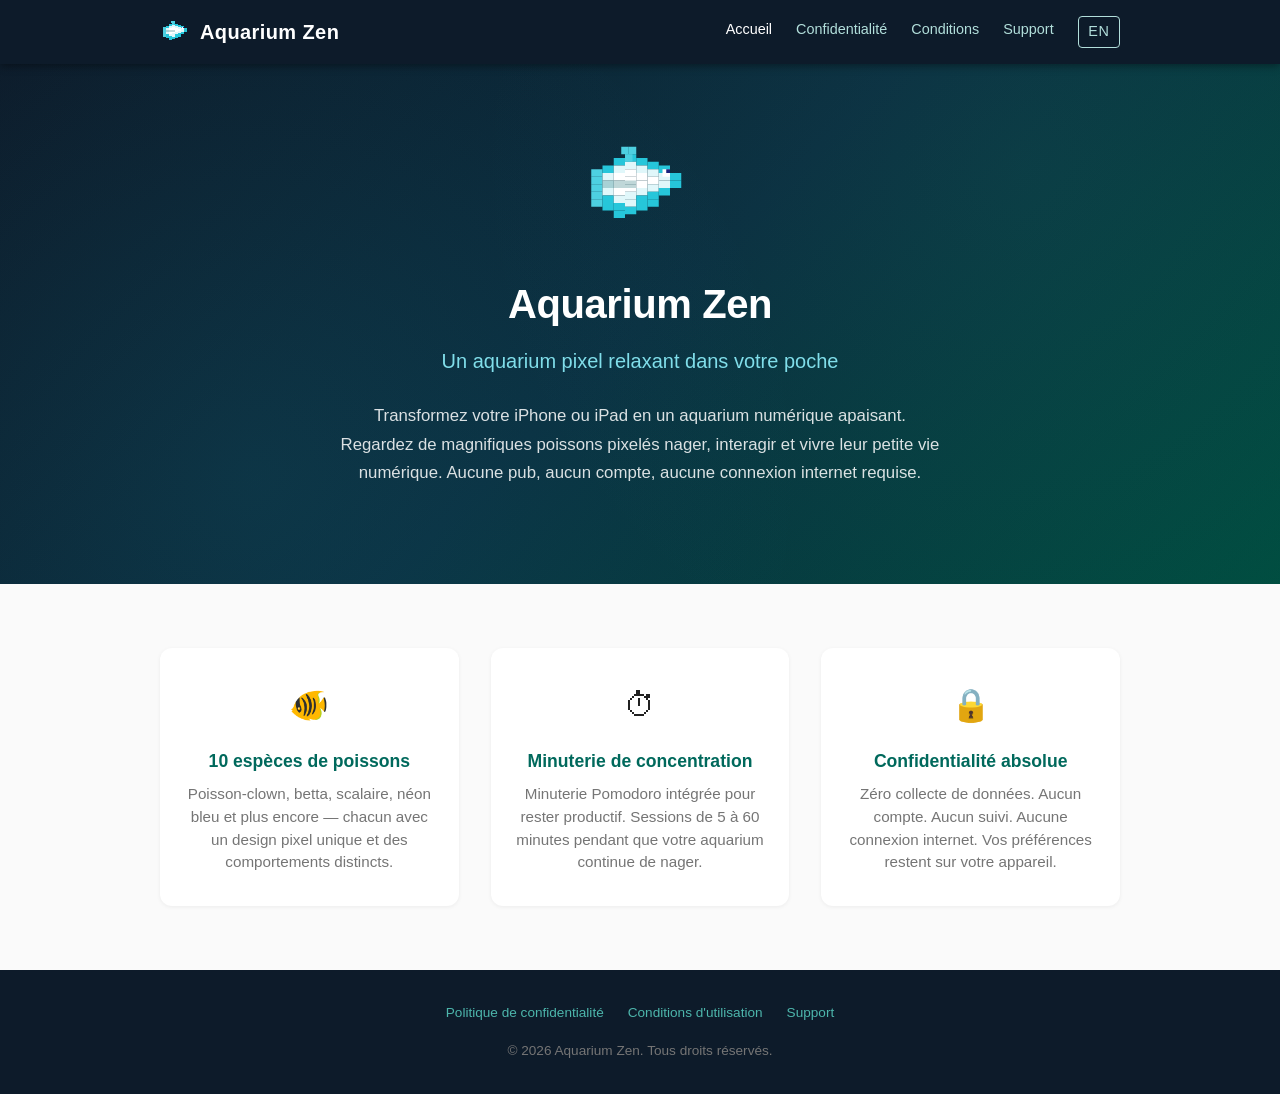
==== fr/index.html @ 86af5632 "Add Aquarium Zen website with privacy policy, terms, and support Landing page, privacy policy (GDPR/" ====
<!DOCTYPE html>
<html lang="fr">
<head>
  <meta charset="UTF-8">
  <meta name="viewport" content="width=device-width, initial-scale=1.0">
  <title>Aquarium Zen — Aquarium pixel relaxant</title>
  <meta name="description" content="Transformez votre iPhone ou iPad en un aquarium pixel apaisant. Aucune pub, aucun suivi, aucune connexion internet requise.">
  <link rel="stylesheet" href="../css/style.css">
  <link rel="icon" href="../assets/logo.svg" type="image/svg+xml">
</head>
<body>

  <header class="site-header">
    <nav class="nav-container">
      <a href="index.html" class="nav-logo">
        <img src="../assets/logo.svg" alt="Logo Aquarium Zen" width="32" height="32">
        Aquarium Zen
      </a>
      <button class="nav-toggle" aria-label="Ouvrir le menu" onclick="document.querySelector('.nav-links').classList.toggle('open')">
        <span></span><span></span><span></span>
      </button>
      <ul class="nav-links">
        <li><a href="index.html" class="active">Accueil</a></li>
        <li><a href="privacy.html">Confidentialit&eacute;</a></li>
        <li><a href="terms.html">Conditions</a></li>
        <li><a href="support.html">Support</a></li>
        <li><a href="../index.html" class="lang-toggle">EN</a></li>
      </ul>
    </nav>
  </header>

  <main>
    <section class="hero">
      <div class="hero-content">
        <div class="hero-mascot">
          <img src="../assets/logo.svg" alt="Aquarium Zen" width="120" height="120">
        </div>
        <h1>Aquarium Zen</h1>
        <p class="tagline">Un aquarium pixel relaxant dans votre poche</p>
        <p>Transformez votre iPhone ou iPad en un aquarium num&eacute;rique apaisant. Regardez de magnifiques poissons pixel&eacute;s nager, interagir et vivre leur petite vie num&eacute;rique. Aucune pub, aucun compte, aucune connexion internet requise.</p>
      </div>
    </section>

    <section class="features">
      <div class="features-grid">
        <div class="feature-card">
          <div class="feature-icon">&#128032;</div>
          <h3>10 esp&egrave;ces de poissons</h3>
          <p>Poisson-clown, betta, scalaire, n&eacute;on bleu et plus encore — chacun avec un design pixel unique et des comportements distincts.</p>
        </div>
        <div class="feature-card">
          <div class="feature-icon">&#9201;</div>
          <h3>Minuterie de concentration</h3>
          <p>Minuterie Pomodoro int&eacute;gr&eacute;e pour rester productif. Sessions de 5 &agrave; 60 minutes pendant que votre aquarium continue de nager.</p>
        </div>
        <div class="feature-card">
          <div class="feature-icon">&#128274;</div>
          <h3>Confidentialit&eacute; absolue</h3>
          <p>Z&eacute;ro collecte de donn&eacute;es. Aucun compte. Aucun suivi. Aucune connexion internet. Vos pr&eacute;f&eacute;rences restent sur votre appareil.</p>
        </div>
      </div>
    </section>
  </main>

  <footer class="site-footer">
    <ul class="footer-links">
      <li><a href="privacy.html">Politique de confidentialit&eacute;</a></li>
      <li><a href="terms.html">Conditions d'utilisation</a></li>
      <li><a href="support.html">Support</a></li>
    </ul>
    <p>&copy; 2026 Aquarium Zen. Tous droits r&eacute;serv&eacute;s.</p>
  </footer>

</body>
</html>
---- css/style.css ----
/* ===== Reset & Base ===== */
*, *::before, *::after {
  box-sizing: border-box;
  margin: 0;
  padding: 0;
}

:root {
  --ocean-900: #004D40;
  --ocean-700: #00695C;
  --ocean-500: #00897B;
  --ocean-300: #4DB6AC;
  --ocean-100: #B2DFDB;
  --ocean-50: #E0F2F1;
  --deep-900: #0D1B2A;
  --deep-700: #1B2838;
  --cyan-400: #26C6DA;
  --cyan-200: #80DEEA;
  --white: #FFFFFF;
  --gray-50: #FAFAFA;
  --gray-100: #F5F5F5;
  --gray-600: #757575;
  --gray-800: #424242;
  --gray-900: #212121;
}

html {
  font-size: 16px;
  scroll-behavior: smooth;
}

body {
  font-family: -apple-system, BlinkMacSystemFont, "Segoe UI", Roboto, Helvetica, Arial, sans-serif;
  color: var(--gray-900);
  line-height: 1.6;
  min-height: 100vh;
  display: flex;
  flex-direction: column;
  background: var(--white);
}

a {
  color: var(--ocean-700);
  text-decoration: none;
  transition: color 0.2s;
}

a:hover {
  color: var(--ocean-500);
}

img, svg {
  max-width: 100%;
  height: auto;
}

/* ===== Header / Nav ===== */
.site-header {
  background: var(--deep-900);
  padding: 1rem 1.5rem;
  position: sticky;
  top: 0;
  z-index: 100;
  box-shadow: 0 2px 8px rgba(0, 0, 0, 0.4);
}

.nav-container {
  max-width: 960px;
  margin: 0 auto;
  display: flex;
  align-items: center;
  justify-content: space-between;
}

.nav-logo {
  display: flex;
  align-items: center;
  gap: 0.5rem;
  color: var(--white);
  font-size: 1.25rem;
  font-weight: 700;
  letter-spacing: 0.02em;
}

.nav-logo img {
  width: 32px;
  height: 32px;
}

.nav-links {
  display: flex;
  gap: 1.5rem;
  list-style: none;
}

.nav-links a {
  color: var(--ocean-100);
  font-size: 0.9rem;
  font-weight: 500;
  transition: color 0.2s;
}

.nav-links a:hover,
.nav-links a.active {
  color: var(--white);
}

/* Mobile nav toggle */
.nav-toggle {
  display: none;
  background: none;
  border: none;
  cursor: pointer;
  padding: 0.25rem;
}

.nav-toggle span {
  display: block;
  width: 24px;
  height: 2px;
  background: var(--white);
  margin: 5px 0;
  transition: transform 0.3s, opacity 0.3s;
}

/* ===== Hero Section ===== */
.hero {
  background: linear-gradient(135deg, var(--deep-900) 0%, #0A2E3F 50%, var(--ocean-900) 100%);
  color: var(--white);
  text-align: center;
  padding: 4rem 1.5rem;
  position: relative;
  overflow: hidden;
}

.hero::before {
  content: "";
  position: absolute;
  inset: 0;
  background:
    radial-gradient(circle at 20% 80%, rgba(38, 198, 218, 0.08) 0%, transparent 50%),
    radial-gradient(circle at 80% 20%, rgba(77, 182, 172, 0.06) 0%, transparent 50%);
  pointer-events: none;
}

.hero-content {
  max-width: 600px;
  margin: 0 auto;
  position: relative;
}

.hero-mascot {
  width: 120px;
  height: 120px;
  margin: 0 auto 1.5rem;
}

.hero h1 {
  font-size: 2.5rem;
  font-weight: 800;
  margin-bottom: 0.5rem;
  letter-spacing: -0.01em;
}

.hero .tagline {
  font-size: 1.25rem;
  color: var(--cyan-200);
  margin-bottom: 1.5rem;
  font-weight: 400;
}

.hero p {
  font-size: 1.05rem;
  line-height: 1.7;
  color: rgba(255, 255, 255, 0.85);
  margin-bottom: 2rem;
}

/* ===== Features Section ===== */
.features {
  padding: 4rem 1.5rem;
  background: var(--gray-50);
}

.features-grid {
  max-width: 960px;
  margin: 0 auto;
  display: grid;
  grid-template-columns: repeat(3, 1fr);
  gap: 2rem;
}

.feature-card {
  text-align: center;
  padding: 2rem 1.5rem;
  background: var(--white);
  border-radius: 12px;
  box-shadow: 0 1px 4px rgba(0, 0, 0, 0.06);
}

.feature-icon {
  font-size: 2rem;
  margin-bottom: 1rem;
}

.feature-card h3 {
  font-size: 1.1rem;
  margin-bottom: 0.5rem;
  color: var(--ocean-700);
}

.feature-card p {
  font-size: 0.95rem;
  color: var(--gray-600);
  line-height: 1.5;
}

/* ===== Content Pages (Privacy, Terms, Support) ===== */
.page-header {
  background: linear-gradient(135deg, var(--deep-900) 0%, #0A2E3F 50%, var(--ocean-900) 100%);
  color: var(--white);
  padding: 3rem 1.5rem;
  text-align: center;
}

.page-header h1 {
  font-size: 2rem;
  font-weight: 700;
}

.page-header p {
  color: var(--ocean-100);
  margin-top: 0.5rem;
  font-size: 0.95rem;
}

.content {
  max-width: 720px;
  margin: 0 auto;
  padding: 3rem 1.5rem;
  flex: 1;
}

.content h2 {
  font-size: 1.35rem;
  color: var(--ocean-700);
  margin: 2rem 0 0.75rem;
  padding-bottom: 0.5rem;
  border-bottom: 2px solid var(--ocean-50);
}

.content h2:first-child {
  margin-top: 0;
}

.content p {
  margin-bottom: 1rem;
  color: var(--gray-800);
}

.content ul {
  margin: 0.5rem 0 1rem 1.5rem;
  color: var(--gray-800);
}

.content li {
  margin-bottom: 0.5rem;
}

.content a {
  text-decoration: underline;
  text-underline-offset: 2px;
}

/* ===== FAQ Section ===== */
.faq-item {
  margin-bottom: 1.5rem;
}

.faq-item h3 {
  font-size: 1.05rem;
  color: var(--gray-900);
  margin-bottom: 0.35rem;
}

.faq-item p {
  color: var(--gray-600);
}

/* ===== Contact Card ===== */
.contact-card {
  background: var(--ocean-50);
  border-radius: 12px;
  padding: 2rem;
  text-align: center;
  margin-top: 2rem;
}

.contact-card h2 {
  border: none;
  margin-top: 0;
  padding-bottom: 0;
}

.contact-card .email-link {
  display: inline-block;
  margin-top: 0.75rem;
  padding: 0.6rem 1.5rem;
  background: var(--ocean-700);
  color: var(--white);
  border-radius: 8px;
  font-weight: 600;
  text-decoration: none;
  transition: background 0.2s;
}

.contact-card .email-link:hover {
  background: var(--ocean-500);
  color: var(--white);
}

/* ===== 404 Page ===== */
.error-page {
  text-align: center;
  padding: 6rem 1.5rem;
  flex: 1;
  display: flex;
  flex-direction: column;
  align-items: center;
  justify-content: center;
}

.error-page h1 {
  font-size: 5rem;
  color: var(--ocean-300);
  font-weight: 800;
}

.error-page p {
  font-size: 1.15rem;
  color: var(--gray-600);
  margin: 1rem 0 2rem;
}

.error-page .btn {
  display: inline-block;
  padding: 0.75rem 2rem;
  background: var(--ocean-700);
  color: var(--white);
  border-radius: 8px;
  font-weight: 600;
  transition: background 0.2s;
}

.error-page .btn:hover {
  background: var(--ocean-500);
  color: var(--white);
}

/* ===== Footer ===== */
.site-footer {
  background: var(--deep-900);
  color: var(--gray-600);
  padding: 2rem 1.5rem;
  text-align: center;
  font-size: 0.85rem;
  margin-top: auto;
}

.footer-links {
  list-style: none;
  display: flex;
  justify-content: center;
  gap: 1.5rem;
  margin-bottom: 1rem;
}

.footer-links a {
  color: var(--ocean-300);
  font-weight: 500;
}

.footer-links a:hover {
  color: var(--ocean-100);
}

/* ===== Language Toggle ===== */
.lang-toggle {
  display: inline-block;
  padding: 0.2rem 0.6rem;
  border: 1.5px solid var(--ocean-100);
  border-radius: 4px;
  font-size: 0.8rem;
  font-weight: 700;
  letter-spacing: 0.04em;
  color: var(--ocean-100) !important;
  transition: background 0.2s, color 0.2s;
}

.lang-toggle:hover {
  background: var(--white);
  color: var(--ocean-700) !important;
  border-color: var(--white);
}

/* ===== Responsive ===== */
@media (max-width: 768px) {
  .nav-toggle {
    display: block;
  }

  .nav-links {
    display: none;
    position: absolute;
    top: 100%;
    left: 0;
    right: 0;
    flex-direction: column;
    background: var(--deep-900);
    padding: 1rem 1.5rem;
    gap: 0.75rem;
    box-shadow: 0 4px 12px rgba(0, 0, 0, 0.3);
  }

  .nav-links.open {
    display: flex;
  }

  .hero {
    padding: 3rem 1.5rem;
  }

  .hero h1 {
    font-size: 2rem;
  }

  .hero .tagline {
    font-size: 1.1rem;
  }

  .features-grid {
    grid-template-columns: 1fr;
    gap: 1rem;
  }

  .page-header h1 {
    font-size: 1.5rem;
  }

  .content {
    padding: 2rem 1.25rem;
  }
}

@media (max-width: 480px) {
  .hero h1 {
    font-size: 1.75rem;
  }

  .hero-mascot {
    width: 90px;
    height: 90px;
  }
}
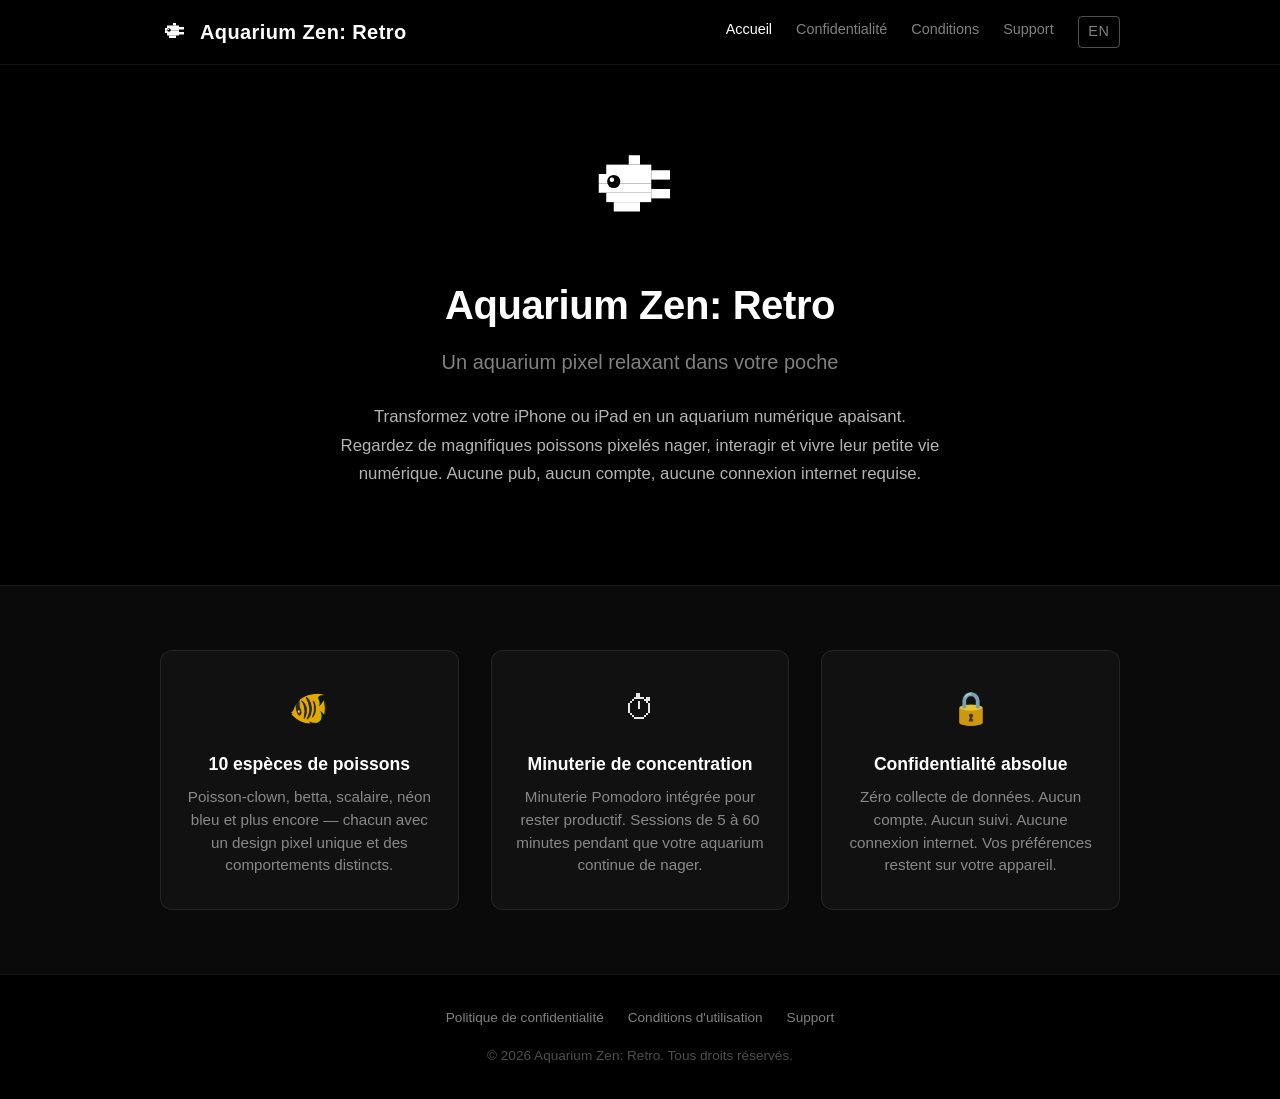
==== commit cea6ebb8: "Rename to Aquarium Zen: Retro to match App Store listing" ====
--- a/fr/index.html
+++ b/fr/index.html
@@ -3,7 +3,7 @@
 <head>
   <meta charset="UTF-8">
   <meta name="viewport" content="width=device-width, initial-scale=1.0">
-  <title>Aquarium Zen — Aquarium pixel relaxant</title>
+  <title>Aquarium Zen: Retro — Aquarium pixel relaxant</title>
   <meta name="description" content="Transformez votre iPhone ou iPad en un aquarium pixel apaisant. Aucune pub, aucun suivi, aucune connexion internet requise.">
   <link rel="stylesheet" href="../css/style.css">
   <link rel="icon" href="../assets/logo.svg" type="image/svg+xml">
@@ -13,8 +13,8 @@
   <header class="site-header">
     <nav class="nav-container">
       <a href="index.html" class="nav-logo">
-        <img src="../assets/logo.svg" alt="Logo Aquarium Zen" width="32" height="32">
-        Aquarium Zen
+        <img src="../assets/logo.svg" alt="Logo Aquarium Zen: Retro" width="32" height="32">
+        Aquarium Zen: Retro
       </a>
       <button class="nav-toggle" aria-label="Ouvrir le menu" onclick="document.querySelector('.nav-links').classList.toggle('open')">
         <span></span><span></span><span></span>
@@ -33,9 +33,9 @@
     <section class="hero">
       <div class="hero-content">
         <div class="hero-mascot">
-          <img src="../assets/logo.svg" alt="Aquarium Zen" width="120" height="120">
+          <img src="../assets/logo.svg" alt="Aquarium Zen: Retro" width="120" height="120">
         </div>
-        <h1>Aquarium Zen</h1>
+        <h1>Aquarium Zen: Retro</h1>
         <p class="tagline">Un aquarium pixel relaxant dans votre poche</p>
         <p>Transformez votre iPhone ou iPad en un aquarium num&eacute;rique apaisant. Regardez de magnifiques poissons pixel&eacute;s nager, interagir et vivre leur petite vie num&eacute;rique. Aucune pub, aucun compte, aucune connexion internet requise.</p>
       </div>
@@ -68,7 +68,7 @@
       <li><a href="terms.html">Conditions d'utilisation</a></li>
       <li><a href="support.html">Support</a></li>
     </ul>
-    <p>&copy; 2026 Aquarium Zen. Tous droits r&eacute;serv&eacute;s.</p>
+    <p>&copy; 2026 Aquarium Zen: Retro. Tous droits r&eacute;serv&eacute;s.</p>
   </footer>
 
 </body>
--- a/css/style.css
+++ b/css/style.css
@@ -6,22 +6,17 @@
 }
 
 :root {
-  --ocean-900: #004D40;
-  --ocean-700: #00695C;
-  --ocean-500: #00897B;
-  --ocean-300: #4DB6AC;
-  --ocean-100: #B2DFDB;
-  --ocean-50: #E0F2F1;
-  --deep-900: #0D1B2A;
-  --deep-700: #1B2838;
-  --cyan-400: #26C6DA;
-  --cyan-200: #80DEEA;
+  --black: #000000;
+  --black-light: #0A0A0A;
+  --black-card: #111111;
+  --black-border: #1A1A1A;
   --white: #FFFFFF;
-  --gray-50: #FAFAFA;
-  --gray-100: #F5F5F5;
-  --gray-600: #757575;
-  --gray-800: #424242;
-  --gray-900: #212121;
+  --white-90: rgba(255, 255, 255, 0.9);
+  --white-70: rgba(255, 255, 255, 0.7);
+  --white-50: rgba(255, 255, 255, 0.5);
+  --white-30: rgba(255, 255, 255, 0.3);
+  --white-15: rgba(255, 255, 255, 0.15);
+  --white-08: rgba(255, 255, 255, 0.08);
 }
 
 html {
@@ -31,22 +26,22 @@
 
 body {
   font-family: -apple-system, BlinkMacSystemFont, "Segoe UI", Roboto, Helvetica, Arial, sans-serif;
-  color: var(--gray-900);
+  color: var(--white-90);
   line-height: 1.6;
   min-height: 100vh;
   display: flex;
   flex-direction: column;
-  background: var(--white);
+  background: var(--black);
 }
 
 a {
-  color: var(--ocean-700);
+  color: var(--white);
   text-decoration: none;
   transition: color 0.2s;
 }
 
 a:hover {
-  color: var(--ocean-500);
+  color: var(--white);
 }
 
 img, svg {
@@ -56,12 +51,12 @@
 
 /* ===== Header / Nav ===== */
 .site-header {
-  background: var(--deep-900);
+  background: var(--black);
   padding: 1rem 1.5rem;
   position: sticky;
   top: 0;
   z-index: 100;
-  box-shadow: 0 2px 8px rgba(0, 0, 0, 0.4);
+  border-bottom: 1px solid var(--white-08);
 }
 
 .nav-container {
@@ -94,7 +89,7 @@
 }
 
 .nav-links a {
-  color: var(--ocean-100);
+  color: var(--white-50);
   font-size: 0.9rem;
   font-weight: 500;
   transition: color 0.2s;
@@ -125,28 +120,15 @@
 
 /* ===== Hero Section ===== */
 .hero {
-  background: linear-gradient(135deg, var(--deep-900) 0%, #0A2E3F 50%, var(--ocean-900) 100%);
+  background: var(--black);
   color: var(--white);
   text-align: center;
   padding: 4rem 1.5rem;
-  position: relative;
-  overflow: hidden;
-}
-
-.hero::before {
-  content: "";
-  position: absolute;
-  inset: 0;
-  background:
-    radial-gradient(circle at 20% 80%, rgba(38, 198, 218, 0.08) 0%, transparent 50%),
-    radial-gradient(circle at 80% 20%, rgba(77, 182, 172, 0.06) 0%, transparent 50%);
-  pointer-events: none;
 }
 
 .hero-content {
   max-width: 600px;
   margin: 0 auto;
-  position: relative;
 }
 
 .hero-mascot {
@@ -164,7 +146,7 @@
 
 .hero .tagline {
   font-size: 1.25rem;
-  color: var(--cyan-200);
+  color: var(--white-50);
   margin-bottom: 1.5rem;
   font-weight: 400;
 }
@@ -172,14 +154,15 @@
 .hero p {
   font-size: 1.05rem;
   line-height: 1.7;
-  color: rgba(255, 255, 255, 0.85);
+  color: var(--white-70);
   margin-bottom: 2rem;
 }
 
 /* ===== Features Section ===== */
 .features {
   padding: 4rem 1.5rem;
-  background: var(--gray-50);
+  background: var(--black-light);
+  border-top: 1px solid var(--white-08);
 }
 
 .features-grid {
@@ -193,9 +176,9 @@
 .feature-card {
   text-align: center;
   padding: 2rem 1.5rem;
-  background: var(--white);
+  background: var(--black-card);
   border-radius: 12px;
-  box-shadow: 0 1px 4px rgba(0, 0, 0, 0.06);
+  border: 1px solid var(--white-08);
 }
 
 .feature-icon {
@@ -206,18 +189,18 @@
 .feature-card h3 {
   font-size: 1.1rem;
   margin-bottom: 0.5rem;
-  color: var(--ocean-700);
+  color: var(--white);
 }
 
 .feature-card p {
   font-size: 0.95rem;
-  color: var(--gray-600);
+  color: var(--white-50);
   line-height: 1.5;
 }
 
 /* ===== Content Pages (Privacy, Terms, Support) ===== */
 .page-header {
-  background: linear-gradient(135deg, var(--deep-900) 0%, #0A2E3F 50%, var(--ocean-900) 100%);
+  background: var(--black);
   color: var(--white);
   padding: 3rem 1.5rem;
   text-align: center;
@@ -229,7 +212,7 @@
 }
 
 .page-header p {
-  color: var(--ocean-100);
+  color: var(--white-50);
   margin-top: 0.5rem;
   font-size: 0.95rem;
 }
@@ -243,10 +226,10 @@
 
 .content h2 {
   font-size: 1.35rem;
-  color: var(--ocean-700);
+  color: var(--white);
   margin: 2rem 0 0.75rem;
   padding-bottom: 0.5rem;
-  border-bottom: 2px solid var(--ocean-50);
+  border-bottom: 1px solid var(--white-15);
 }
 
 .content h2:first-child {
@@ -255,12 +238,12 @@
 
 .content p {
   margin-bottom: 1rem;
-  color: var(--gray-800);
+  color: var(--white-70);
 }
 
 .content ul {
   margin: 0.5rem 0 1rem 1.5rem;
-  color: var(--gray-800);
+  color: var(--white-70);
 }
 
 .content li {
@@ -279,17 +262,18 @@
 
 .faq-item h3 {
   font-size: 1.05rem;
-  color: var(--gray-900);
+  color: var(--white);
   margin-bottom: 0.35rem;
 }
 
 .faq-item p {
-  color: var(--gray-600);
+  color: var(--white-50);
 }
 
 /* ===== Contact Card ===== */
 .contact-card {
-  background: var(--ocean-50);
+  background: var(--black-card);
+  border: 1px solid var(--white-15);
   border-radius: 12px;
   padding: 2rem;
   text-align: center;
@@ -306,16 +290,17 @@
   display: inline-block;
   margin-top: 0.75rem;
   padding: 0.6rem 1.5rem;
-  background: var(--ocean-700);
+  background: var(--white-15);
   color: var(--white);
   border-radius: 8px;
   font-weight: 600;
   text-decoration: none;
+  border: 1px solid var(--white-30);
   transition: background 0.2s;
 }
 
 .contact-card .email-link:hover {
-  background: var(--ocean-500);
+  background: var(--white-30);
   color: var(--white);
 }
 
@@ -332,39 +317,41 @@
 
 .error-page h1 {
   font-size: 5rem;
-  color: var(--ocean-300);
+  color: var(--white-30);
   font-weight: 800;
 }
 
 .error-page p {
   font-size: 1.15rem;
-  color: var(--gray-600);
+  color: var(--white-50);
   margin: 1rem 0 2rem;
 }
 
 .error-page .btn {
   display: inline-block;
   padding: 0.75rem 2rem;
-  background: var(--ocean-700);
+  background: var(--white-15);
   color: var(--white);
   border-radius: 8px;
   font-weight: 600;
+  border: 1px solid var(--white-30);
   transition: background 0.2s;
 }
 
 .error-page .btn:hover {
-  background: var(--ocean-500);
+  background: var(--white-30);
   color: var(--white);
 }
 
 /* ===== Footer ===== */
 .site-footer {
-  background: var(--deep-900);
-  color: var(--gray-600);
+  background: var(--black);
+  color: var(--white-30);
   padding: 2rem 1.5rem;
   text-align: center;
   font-size: 0.85rem;
   margin-top: auto;
+  border-top: 1px solid var(--white-08);
 }
 
 .footer-links {
@@ -376,30 +363,30 @@
 }
 
 .footer-links a {
-  color: var(--ocean-300);
+  color: var(--white-50);
   font-weight: 500;
 }
 
 .footer-links a:hover {
-  color: var(--ocean-100);
+  color: var(--white);
 }
 
 /* ===== Language Toggle ===== */
 .lang-toggle {
   display: inline-block;
   padding: 0.2rem 0.6rem;
-  border: 1.5px solid var(--ocean-100);
+  border: 1.5px solid var(--white-30);
   border-radius: 4px;
   font-size: 0.8rem;
   font-weight: 700;
   letter-spacing: 0.04em;
-  color: var(--ocean-100) !important;
+  color: var(--white-50) !important;
   transition: background 0.2s, color 0.2s;
 }
 
 .lang-toggle:hover {
   background: var(--white);
-  color: var(--ocean-700) !important;
+  color: var(--black) !important;
   border-color: var(--white);
 }
 
@@ -416,10 +403,11 @@
     left: 0;
     right: 0;
     flex-direction: column;
-    background: var(--deep-900);
+    background: var(--black);
     padding: 1rem 1.5rem;
     gap: 0.75rem;
-    box-shadow: 0 4px 12px rgba(0, 0, 0, 0.3);
+    box-shadow: 0 4px 12px rgba(0, 0, 0, 0.5);
+    border-bottom: 1px solid var(--white-08);
   }
 
   .nav-links.open {
